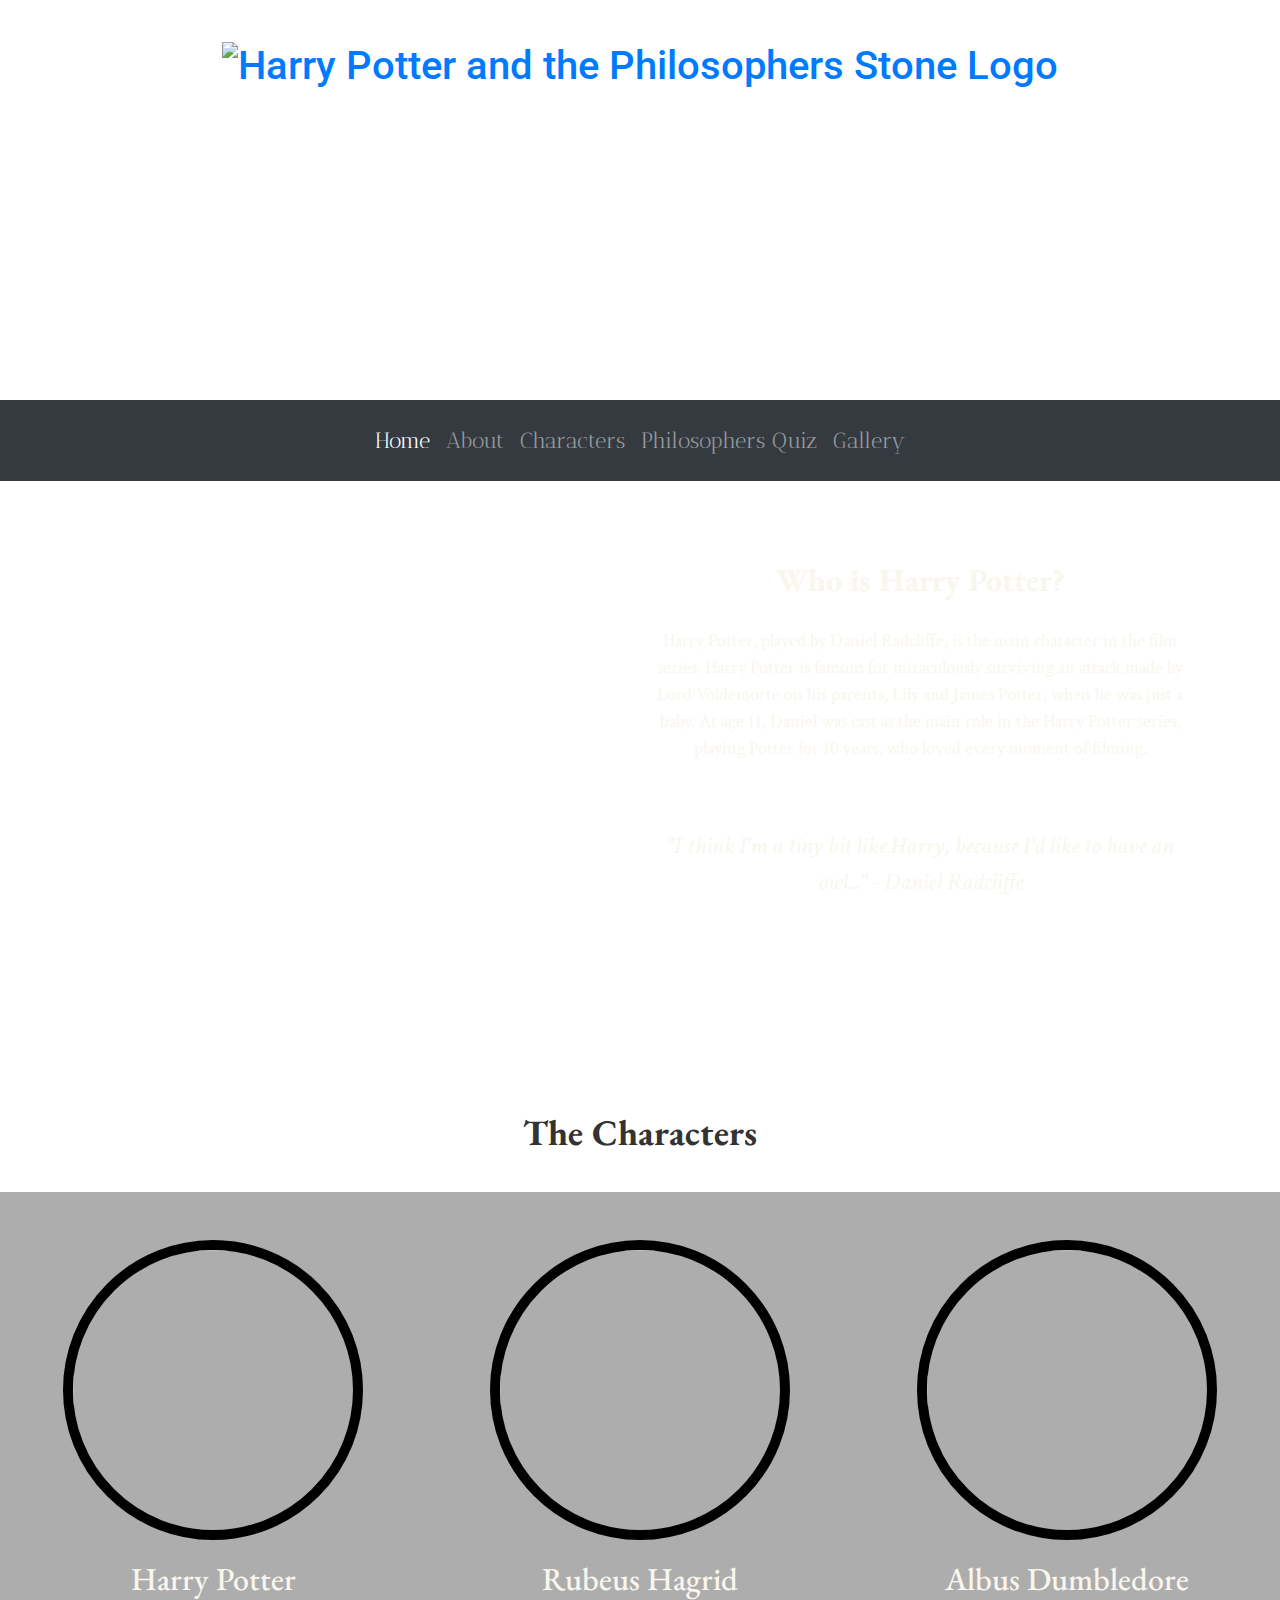
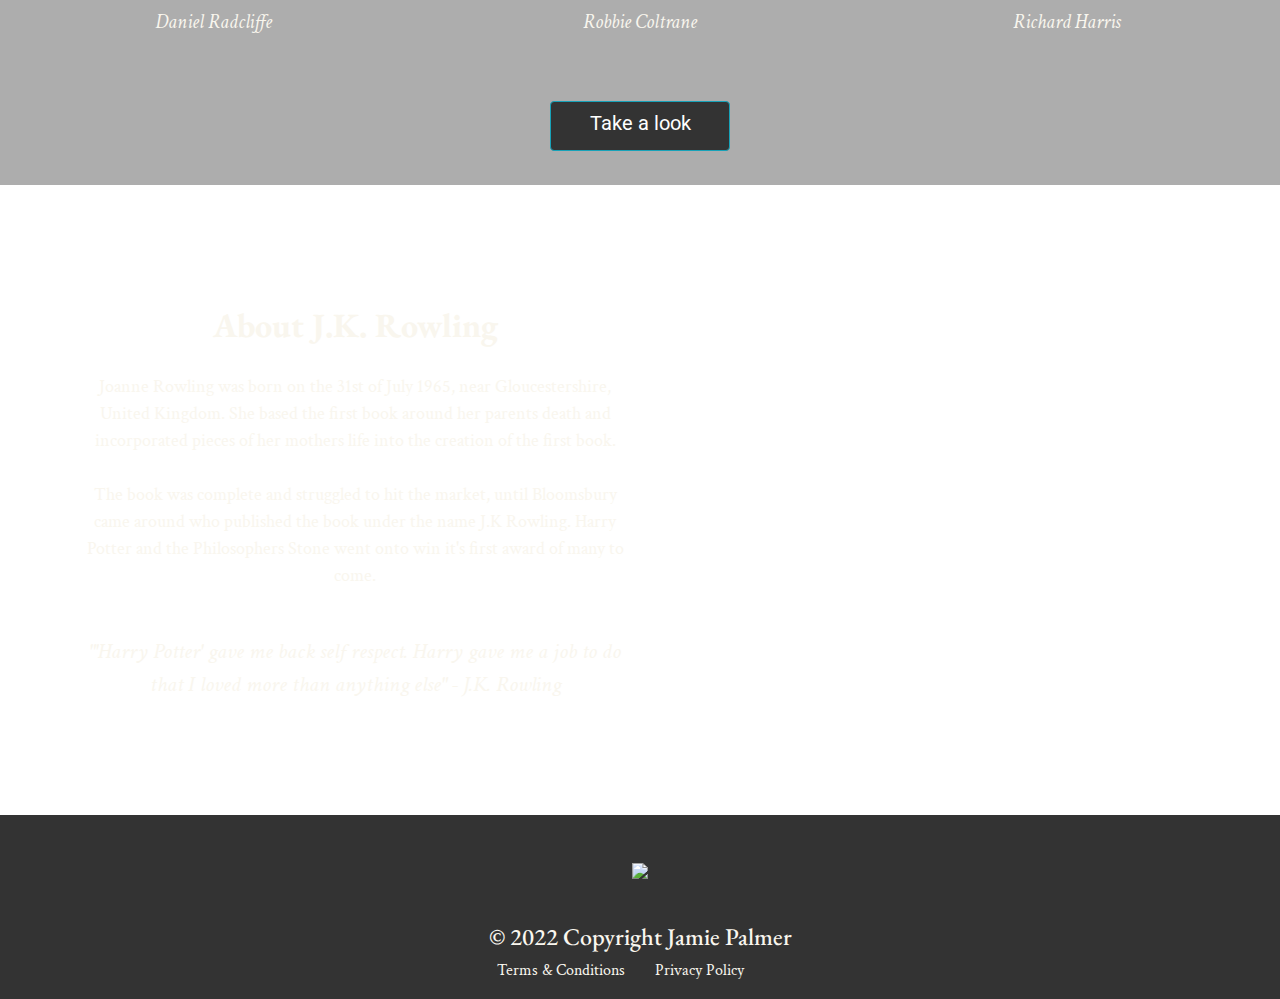
==== index.html @ f8da759c "html and css" ====
<!DOCTYPE html>
<html lang="en">
    <head>
        <!-- Favicon-->
	<link rel="icon" type="image/png" href="images/favicon.png" >
      
        <title>Harry Potter and The Philosophers Stone</title>

        <meta charset="utf-8">

        <meta name="viewport" content="width=device-width, initial-scale=1, shrink-to-fit=yes">
        

        <!--Stylesheets and script links for Bootstrap, Font-Awesome & jQuery-->
        <link rel="stylesheet" href="https://maxcdn.bootstrapcdn.com/bootstrap/4.5.2/css/bootstrap.min.css">
        <script src="https://ajax.googleapis.com/ajax/libs/jquery/3.5.1/jquery.min.js"></script>
        <script src="https://maxcdn.bootstrapcdn.com/bootstrap/4.5.2/js/bootstrap.min.js"></script>
    </head>
<body>

<header class="site-header">
        <div class="background-image">
            <div class="logo">
		    <h1><a href = "index.html"><img class="img-fluid" src = "images/logo.png" alt="Harry Potter and the Philosophers Stone Logo" width="550" height="150"></a></h1>
            </div>
        </div>

            <nav class="navbar navbar-expand-md navbar-dark bg-dark">

                <button aria-label="Close" class="navbar-toggler" type="button" data-toggle="collapse" data-target="#collapsibleNavbar">
                    <span class="navbar-toggler-icon"></span>
                </button>


                <div class="collapse navbar-collapse justify-content-center" id="collapsibleNavbar">   
                    <ul class="navbar-nav">
                        <li class="nav-item active">
                            <a class= "nav-link" href="index.html" alt="Home Page">Home</a>
                        </li>

                        <li class="nav-item">
                            <a class= "nav-link" href="about.html" alt="About Page">About</a>
                        </li>

                        <li class="nav-item">
                            <a class= "nav-link" href="characters.html" alt="Characters Page">Characters</a>
                        </li>

                        <li class="nav-item">
                            <a class= "nav-link" href="philosophersQuiz.html" alt="Philosophers Quiz Page">Philosophers Quiz</a>
                        </li>
                        
                        <li class="nav-item">
                            <a class= "nav-link" href="gallery.html" alt="Gallery Page">Gallery</a>
                        </li>
                    </ul>
                </div>
            </nav>
</header>
    
<div class="img-fluid container-main"> 
    <div class="container">
        <div class="row" style="justify-content: right;">
            <div class="text-center col-lg-6 col-md-12 col-sm-12 col-12">
                <h2 class="page-section-title-main"><strong>Who is Harry Potter?</strong></h2>
                    <p class="page-section-text-main">Harry Potter, played by Daniel Radcliffe, is the main character in the film series. Harry Potter is famous for miraculously surviving an attack made by Lord Voldemorte on his parents, Lily and James Potter, when he was just a baby. At age 11, Daniel was cast as the main role in the Harry Potter series, playing Potter for 10 years, who loved every moment of filming. </p>
                
                    <p class="page-section-text-quote"><i>
                        "I think I'm a tiny bit like Harry, because I'd like to have an owl..." - Daniel Radcliffe
                    </i></p>
            </div>
        </div>
    </div>
</div>
    
    
<div class="container-fluid">
        <div class="row justify-content-center" style="background-color: #FFFFFF; ">
            <h2 class = "page-section-title-characters text-center"><strong>The Characters</strong></h2>
        </div>

    <div class="row py-5" style = "background-color: #ADADAD;">
        
        <!--Harry Potter Profile Image Source - https://www.theguardian.com/film/2021/oct/28/harry-potter-and-the-philosophers-stone-review-->
        <div class="col-lg-4 col-md-4 col-sm-12 col-12" align="center">
            <img id="profileImages" class="img-fluid text-center" src="images/harryPotterProfile.jpg" alt="">
            <h2 class="page-section-title-profile text-center">Harry Potter</h2>
            <p class="page-section-text-profile text-center"><i>Daniel Radcliffe</i></p>
        </div>
            
        <hr class="line1 w-50 d-md-none">
        

        
        <!--Rubeus Hagrid Profile Image Source - https://en.wikipedia.org/wiki/Rubeus_Hagrid -->
        <div class="col-lg-4 col-md-4 col-sm-12 col-12" align="center">
            <img id="profileImages" class="img-fluid text-center" src="images/hagridProfile.jpg" alt="">
            <h2 class="page-section-title-profile text-center">Rubeus Hagrid</h2>
            <p class="page-section-text-profile text-center"><i>Robbie Coltrane</i></p>
        </div>
        
        <hr class="line2 w-50 d-md-none">
        
        <!--Albus Dumbledore Profile Image Source - https://hobbylark.com/fandoms/10-Powerful-Quotes-of-Albus-Dumbledore  -->
        <div class="col-lg-4 col-md-4 col-sm-12 col-12" align="center">
            <img id="profileImages" class="img-fluid text-center" src="images/dumbledoreProfileImage.jpg" alt="">
            <h2 class="page-section-title-profile text-center">Albus Dumbledore</h2>
            <p class="page-section-text-profile text-center"><i>Richard Harris</i></p>
        </div>
    </div>

    <div class="row justify-content-center" style = "background-color: #ADADAD; padding-bottom: 34px;">
        <a href="characters.html" class="btn btn-info" role="button">Take a look</a>
    </div>
</div>
    
<div class="page-section-spacing" style="background-color: #ffffff">
    <p>&ensp;</p>
    <p>&ensp;</p>
</div>
    
<div class="img-fluid container-author"> 
    <div class="container">
        <div class="row" style="justify-content: left;">
            <div class="text-center col-lg-6 col-md-12 col-sm-12 col-12">
                <h2 class="page-section-title-author"><strong>About J.K. Rowling</strong></h2>
                <p class="page-section-text-author">Joanne Rowling was born on the 31st of July 1965, near Gloucestershire, United Kingdom. She based the first book around her parents death and incorporated pieces of her mothers life into the creation of the first book.
                
                <br><br>The book was complete and struggled to hit the market, until Bloomsbury came around who published the book under the name J.K Rowling. Harry Potter and the Philosophers Stone went onto win it's first award of many to come.</p>
                
                <p class="page-section-text-additional"><i>
                    "'Harry Potter' gave me back self respect. Harry gave me a job to do that I loved more than anything else" - J.K. Rowling
                </i></p>
            </div>
        </div>
    </div>
</div>

    
<!--Footer-->
<footer class="page-footer font-small pt-4 ">
    <div class="container-footer">
      <!-- Footer Links -->
      <div class="container-fluid text-center">

        <!-- Grid row -->
        <div class="row">

          <!-- Grid column -->
            <div class="logo-footer col-md-12 mb-md-0 mb-12">
                <a href="index.html"><img src="images/logoFooter.png"></a>
            </div>
          <!-- Grid column -->

          <hr class="clearfix w-100 d-md-none pb-3">





        </div>
        <!-- Grid row -->

        <div class="row">
            <div class="col-sm-12">
                <h2 class="page-section-title-footer">
                    © 2022 Copyright Jamie Palmer
                </h2>
            </div>
        </div>

        <!-- Grid row -->
        <div class="row">
            <!--Terms & Conditions Source - https://templatelab.com/terms-and-conditions-templates/#google_vignette -->
            <div class="col-lg-6 col-md-6 col-sm-6 col-6">
                <a href="doc/termsAndConditions.pdf" target="_blank"><p class="page-section-text-terms">Terms &#38; Conditions</p></a>
            </div>
            <!--Privacy Policy Source - https://easylegaldocs.com/templates/policies/privacy-policy/ -->
            <div class="col-lg-6 col-md-6 col-sm-6 col-6">
                <a href="doc/privacyPolicy.pdf" target="_blank"><p class="page-section-text-privacy">Privacy Policy</p></a>
            </div>
        </div>
      </div>
      <!-- Footer Links -->


    </div>
</footer>
<!-- Footer -->
    
<!--Stylesheets and Google Fonts-->
<link rel="stylesheet" href="css/style.css">

<!--Navbar Font Style-->
<link rel="preconnect" href="https://fonts.googleapis.com"> 
<link rel="preconnect" href="https://fonts.gstatic.com" crossorigin> 
<link href="https://fonts.googleapis.com/css2?family=Antic+Didone&display=swap" rel="stylesheet">

<!--Title Font Style-->
<link rel="preconnect" href="https://fonts.googleapis.com"> 
<link rel="preconnect" href="https://fonts.gstatic.com" crossorigin> 
<link href="https://fonts.googleapis.com/css2?family=EB+Garamond&display=swap" rel="stylesheet">

    
<!--Paragraph Font Styles-->
<link rel="preconnect" href="https://fonts.googleapis.com"> 
<link rel="preconnect" href="https://fonts.gstatic.com" crossorigin> 
<link href="https://fonts.googleapis.com/css2?family=Crimson+Text&display=swap" rel="stylesheet">
    
<link rel="preconnect" href="https://fonts.googleapis.com"> 
<link rel="preconnect" href="https://fonts.gstatic.com" crossorigin> 
<link href="https://fonts.googleapis.com/css2?family=Crimson+Text:ital@1&display=swap" rel="stylesheet">
    
<!--Button Font Style-->
<link rel="preconnect" href="https://fonts.googleapis.com"> 
<link rel="preconnect" href="https://fonts.gstatic.com" crossorigin> 
<link href="https://fonts.googleapis.com/css2?family=Roboto&display=swap" rel="stylesheet">

</body>
</html>
---- css/style.css ----
/*--Header Elements--*/
.logo{
    text-align: center;
    padding: 40px;
    max-width: 100%;
}

.navbar{
    font-family: 'Antic Didone', serif;
    font-size: 22px;
    background-color: #333333;
    color: #F9F6EE;
    padding-top: 16px;
    padding-bottom: 16px;
    
}

.background-image{
    width: 100%;
    height: 400px;
    background-image: url(../images/backgroundMainImage.jpg);
    background-repeat: no-repeat;
    background-size: 100% 100%;
}
/*--Header Elements finished--*/

/*--About Harry Potter section--*/
.container-main{
    background-image: url(../images/backgroundMainContentBlurred.jpg);
    width: 100%;
    height: 600px;
    background-size: 100% 100%;
    padding: 80px;
}


.page-section-title-main{
    font-family: 'EB Garamond', serif;
    color: #F9F6EE;
}

.page-section-text-main{
    font-family: 'Crimson Text', serif;
    color: #F9F6EE;
    font-size: 18px;
    padding-top: 20px;
}

.page-section-text-quote{
    font-family: 'Crimson Text', serif;
    color: #F9F6EE;
    font-size: 24px;
    padding-top: 50px;
}

/*--Characters Section--*/
.page-section-title-characters{
    font-family: 'EB Garamond', serif;
    color: #333333;
    padding-top: 30px;
    font-size: 36px;
    padding-bottom: 30px;
}
.page-section-title-profile{
    font-family: 'EB Garamond', serif;
    color: #F9F6EE;
    padding-top: 20px;
}


.page-section-text-profile{
    font-family: 'Crimson Text', serif;
    color: #F9F6EE;
    font-size: 20px;
}

#profileImages{
    border-radius: 50%;
    border: 10px solid #000000;
    width: 300px;
    height: 300px;
}

.btn{
    background-color: #333333;
    color: #FFFFFF;
    width: 180px;
    height: 50px;
    font-family: 'Roboto', sans-serif;
    font-size: 20px;
    
     
}

.btn:hover{
    background-color: #5A5A5A;
}




/*--Clearfix line when page goes mobile sizing--*/
hr.line1, hr.line2{
    border: 1px solid #F9F6EE;
}

/*--About Author Section--*/
.container-author{
    background-image: url(../images/wandAndBook.jpg);
    width: 100%;
    height: 550px;
    background-size: 100% 100%;
    padding: 40px;
}

.page-section-title-author{
    font-family: 'EB Garamond', serif;
    color: #F9F6EE;
    font-size: 34px;
}


.page-section-text-author{
    font-family: 'Crimson Text', serif;
    color: #F9F6EE;
    font-size: 18px;
    padding-top: 20px;
}

.page-section-text-additional{
    font-family: 'Crimson Text', serif;
    color: #F9F6EE;
    font-size: 22px;
    padding-top: 30px;
    
}


/*--Footer Elements--*/
.page-footer{
    background-color: #333333;
}

.logo-footer{
    padding-top: 20px;
}

.page-section-title-footer{
    font-family: 'EB Garamond', serif;
    color: #F9F6EE;
    padding-top: 40px;
    font-size: 24px;
}

.page-section-text-terms{
    font-family: 'Crimson Text', serif;
    color: #F9F6EE;
    font-size: 16px;
    text-align: right;
}

.page-section-text-privacy{
    font-family: 'Crimson Text', serif;
    color: #F9F6EE;
    font-size: 16px;
    text-align: left;
}
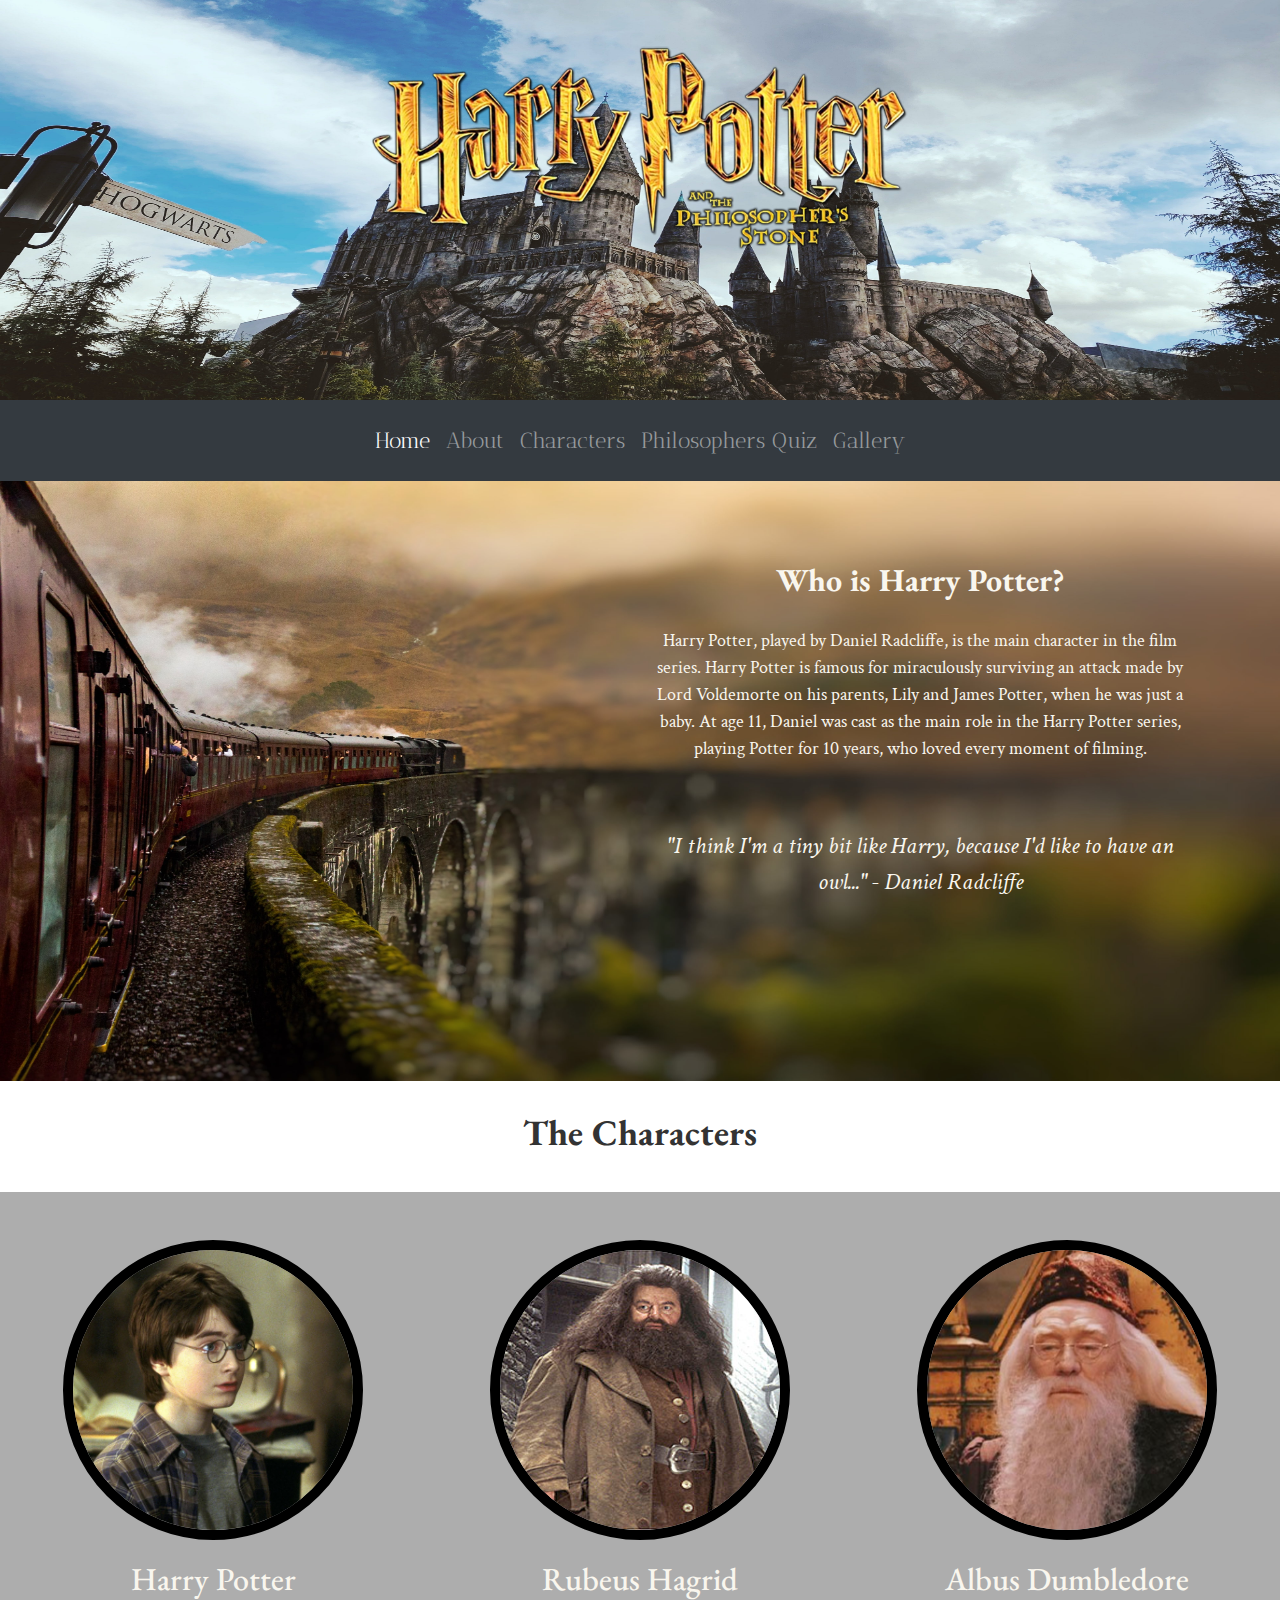
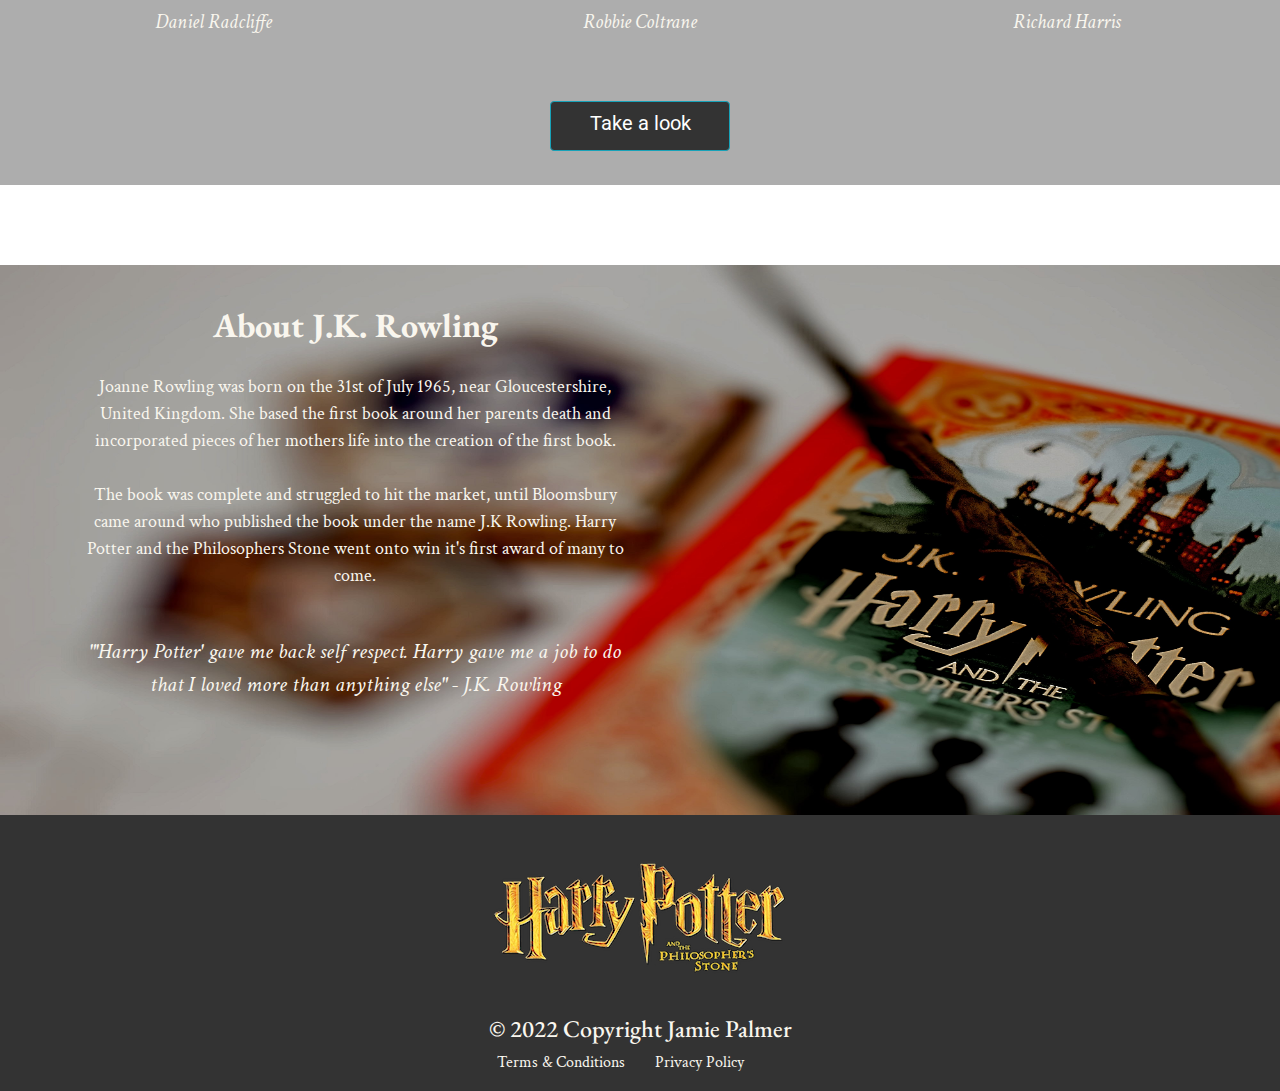
==== commit ee64ad26: "Minor changes" ====
--- a/index.html
+++ b/index.html
@@ -173,11 +173,11 @@
         <div class="row">
             <!--Terms & Conditions Source - https://templatelab.com/terms-and-conditions-templates/#google_vignette -->
             <div class="col-lg-6 col-md-6 col-sm-6 col-6">
-                <a href="doc/termsAndConditions.pdf" target="_blank"><p class="page-section-text-terms">Terms &#38; Conditions</p></a>
+                <a href="termsAndConditions.pdf" target="_blank"><p class="page-section-text-terms">Terms &#38; Conditions</p></a>
             </div>
             <!--Privacy Policy Source - https://easylegaldocs.com/templates/policies/privacy-policy/ -->
             <div class="col-lg-6 col-md-6 col-sm-6 col-6">
-                <a href="doc/privacyPolicy.pdf" target="_blank"><p class="page-section-text-privacy">Privacy Policy</p></a>
+                <a href="privacyPolicy.pdf" target="_blank"><p class="page-section-text-privacy">Privacy Policy</p></a>
             </div>
         </div>
       </div>
